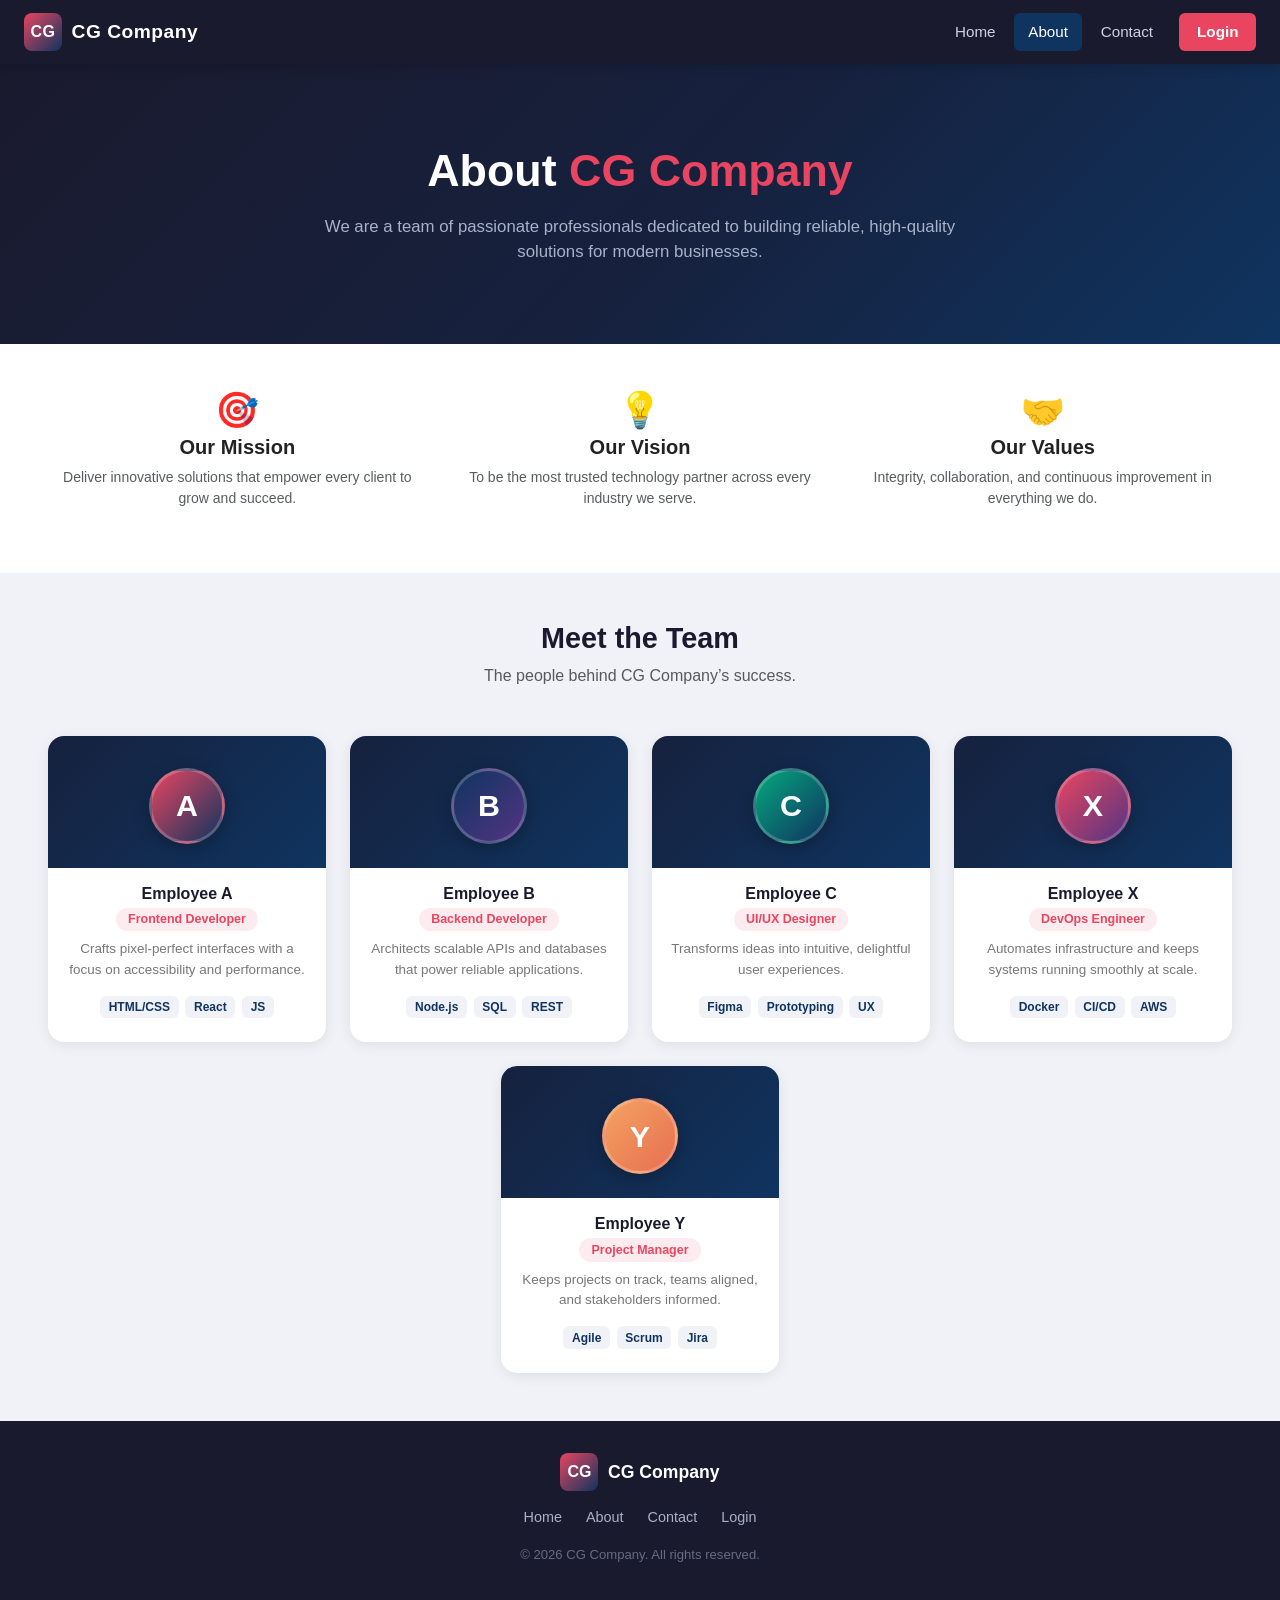
==== about.html @ 1c56834c "bootcamp" ====
<!DOCTYPE html>
<html lang="en">
<head>
  <meta charset="UTF-8" />
  <meta name="viewport" content="width=device-width, initial-scale=1.0" />
  <title>About &mdash; CG Company</title>
  <link rel="stylesheet" href="https://cdn.jsdelivr.net/npm/bootstrap@5.3.3/dist/css/bootstrap.min.css" />
  <link rel="stylesheet" href="style.css" />
</head>
<body>

  <!-- Navbar -->
  <header class="navbar navbar-dark px-3 px-md-4">
    <a href="index.html" class="nav-logo text-decoration-none">
      <div class="logo-icon">CG</div>
      <span class="logo-text">CG Company</span>
    </a>
    <nav class="nav-links">
      <a href="index.html">Home</a>
      <a href="about.html" class="active">About</a>
      <a href="contact.html">Contact</a>
      <a href="login.html" class="btn-login">Login</a>
    </nav>
    <button class="nav-toggle" aria-label="Toggle menu">&#9776;</button>
  </header>

  <main>

    <!-- Page Hero -->
    <section class="about-hero">
      <div class="about-hero-inner">
        <h1>About <span>CG Company</span></h1>
        <p>We are a team of passionate professionals dedicated to building reliable, high-quality solutions for modern businesses.</p>
      </div>
    </section>

    <!-- Mission Strip -->
    <section class="about-mission container-fluid py-5 px-4 px-md-5 bg-white">
      <div class="row g-4 justify-content-center text-center">
        <div class="col-12 col-md-4">
          <div class="about-mission-icon">&#127919;</div>
          <h5 class="fw-bold mt-2">Our Mission</h5>
          <p class="text-muted small">Deliver innovative solutions that empower every client to grow and succeed.</p>
        </div>
        <div class="col-12 col-md-4">
          <div class="about-mission-icon">&#128161;</div>
          <h5 class="fw-bold mt-2">Our Vision</h5>
          <p class="text-muted small">To be the most trusted technology partner across every industry we serve.</p>
        </div>
        <div class="col-12 col-md-4">
          <div class="about-mission-icon">&#129309;</div>
          <h5 class="fw-bold mt-2">Our Values</h5>
          <p class="text-muted small">Integrity, collaboration, and continuous improvement in everything we do.</p>
        </div>
      </div>
    </section>

    <!-- Team Section -->
    <section class="about-team py-5 px-3 px-md-5">
      <div class="text-center mb-5">
        <h2 class="about-team-heading">Meet the Team</h2>
        <p class="text-muted">The people behind CG Company&rsquo;s success.</p>
      </div>

      <div class="row g-4 justify-content-center">

        <!-- Employee A -->
        <div class="col-12 col-sm-6 col-lg-4 col-xl-3">
          <div class="card about-card h-100 text-center">
            <div class="about-card-img-wrap">
              <div class="about-avatar about-av-a">A</div>
            </div>
            <div class="card-body pb-4">
              <h5 class="about-card-name">Employee A</h5>
              <span class="about-card-role">Frontend Developer</span>
              <p class="about-card-bio mt-2">Crafts pixel-perfect interfaces with a focus on accessibility and performance.</p>
              <div class="about-card-tags mt-3">
                <span class="about-tag">HTML/CSS</span>
                <span class="about-tag">React</span>
                <span class="about-tag">JS</span>
              </div>
            </div>
          </div>
        </div>

        <!-- Employee B -->
        <div class="col-12 col-sm-6 col-lg-4 col-xl-3">
          <div class="card about-card h-100 text-center">
            <div class="about-card-img-wrap">
              <div class="about-avatar about-av-b">B</div>
            </div>
            <div class="card-body pb-4">
              <h5 class="about-card-name">Employee B</h5>
              <span class="about-card-role">Backend Developer</span>
              <p class="about-card-bio mt-2">Architects scalable APIs and databases that power reliable applications.</p>
              <div class="about-card-tags mt-3">
                <span class="about-tag">Node.js</span>
                <span class="about-tag">SQL</span>
                <span class="about-tag">REST</span>
              </div>
            </div>
          </div>
        </div>

        <!-- Employee C -->
        <div class="col-12 col-sm-6 col-lg-4 col-xl-3">
          <div class="card about-card h-100 text-center">
            <div class="about-card-img-wrap">
              <div class="about-avatar about-av-c">C</div>
            </div>
            <div class="card-body pb-4">
              <h5 class="about-card-name">Employee C</h5>
              <span class="about-card-role">UI/UX Designer</span>
              <p class="about-card-bio mt-2">Transforms ideas into intuitive, delightful user experiences.</p>
              <div class="about-card-tags mt-3">
                <span class="about-tag">Figma</span>
                <span class="about-tag">Prototyping</span>
                <span class="about-tag">UX</span>
              </div>
            </div>
          </div>
        </div>

        <!-- Employee X -->
        <div class="col-12 col-sm-6 col-lg-4 col-xl-3">
          <div class="card about-card h-100 text-center">
            <div class="about-card-img-wrap">
              <div class="about-avatar about-av-x">X</div>
            </div>
            <div class="card-body pb-4">
              <h5 class="about-card-name">Employee X</h5>
              <span class="about-card-role">DevOps Engineer</span>
              <p class="about-card-bio mt-2">Automates infrastructure and keeps systems running smoothly at scale.</p>
              <div class="about-card-tags mt-3">
                <span class="about-tag">Docker</span>
                <span class="about-tag">CI/CD</span>
                <span class="about-tag">AWS</span>
              </div>
            </div>
          </div>
        </div>

        <!-- Employee Y -->
        <div class="col-12 col-sm-6 col-lg-4 col-xl-3">
          <div class="card about-card h-100 text-center">
            <div class="about-card-img-wrap">
              <div class="about-avatar about-av-y">Y</div>
            </div>
            <div class="card-body pb-4">
              <h5 class="about-card-name">Employee Y</h5>
              <span class="about-card-role">Project Manager</span>
              <p class="about-card-bio mt-2">Keeps projects on track, teams aligned, and stakeholders informed.</p>
              <div class="about-card-tags mt-3">
                <span class="about-tag">Agile</span>
                <span class="about-tag">Scrum</span>
                <span class="about-tag">Jira</span>
              </div>
            </div>
          </div>
        </div>

      </div><!-- /row -->
    </section>

  </main>

  <!-- Footer -->
  <footer class="footer">
    <div class="footer-inner">
      <div class="footer-brand">
        <div class="logo-icon">CG</div>
        <span>CG Company</span>
      </div>
      <nav class="footer-links">
        <a href="index.html">Home</a>
        <a href="about.html">About</a>
        <a href="contact.html">Contact</a>
        <a href="login.html">Login</a>
      </nav>
      <p class="footer-copy">&copy; 2026 CG Company. All rights reserved.</p>
    </div>
  </footer>

  <script src="https://cdn.jsdelivr.net/npm/bootstrap@5.3.3/dist/js/bootstrap.bundle.min.js"></script>
  <script src="scrpt.js"></script>
</body>
</html>
---- style.css ----
/* ===== Reset & Base ===== */
*, *::before, *::after { box-sizing: border-box; margin: 0; padding: 0; }

body {
  font-family: 'Segoe UI', Arial, sans-serif;
  background: #f5f6fa;
  color: #222;
  min-height: 100vh;
  display: flex;
  flex-direction: column;
}

a { text-decoration: none; color: inherit; }

/* ===== Navbar ===== */
.navbar {
  position: sticky;
  top: 0;
  z-index: 100;
  display: flex;
  align-items: center;
  justify-content: space-between;
  padding: 0 2rem;
  height: 64px;
  background: #1a1a2e;
  box-shadow: 0 2px 12px rgba(0,0,0,0.18);
}

.nav-logo {
  display: flex;
  align-items: center;
  gap: 0.6rem;
  color: #fff;
  font-size: 1.2rem;
  font-weight: 700;
  letter-spacing: 0.5px;
}

.logo-icon {
  width: 38px;
  height: 38px;
  background: linear-gradient(135deg, #e94560, #0f3460);
  color: #fff;
  border-radius: 8px;
  display: flex;
  align-items: center;
  justify-content: center;
  font-weight: 900;
  font-size: 1rem;
  flex-shrink: 0;
}

.logo-text { color: #fff; }

.nav-links {
  display: flex;
  align-items: center;
  gap: 0.25rem;
}

.nav-links a {
  color: #cdd3e0;
  padding: 0.45rem 0.9rem;
  border-radius: 6px;
  font-size: 0.95rem;
  transition: background 0.2s, color 0.2s;
}

.nav-links a:hover,
.nav-links a.active {
  background: #0f3460;
  color: #fff;
}

.btn-login {
  background: #e94560 !important;
  color: #fff !important;
  padding: 0.45rem 1.1rem !important;
  border-radius: 6px;
  font-weight: 600;
  margin-left: 0.5rem;
  transition: opacity 0.2s !important;
}

.btn-login:hover { opacity: 0.88; }

.nav-toggle {
  display: none;
  background: none;
  border: none;
  color: #fff;
  font-size: 1.5rem;
  cursor: pointer;
}

/* ===== Hero ===== */
.hero {
  background: linear-gradient(135deg, #1a1a2e 0%, #16213e 50%, #0f3460 100%);
  color: #fff;
  padding: 6rem 2rem 5rem;
  text-align: center;
}

.hero-content {
  max-width: 680px;
  margin: 0 auto;
  display: flex;
  flex-direction: column;
  align-items: center;
  gap: 1.2rem;
}

.logo-badge {
  width: 90px;
  height: 90px;
  background: linear-gradient(135deg, #e94560, #0f3460);
  color: #fff;
  border-radius: 20px;
  display: flex;
  align-items: center;
  justify-content: center;
  font-size: 2.2rem;
  font-weight: 900;
  box-shadow: 0 8px 32px rgba(233,69,96,0.35);
  margin-bottom: 0.5rem;
}

.hero h1 {
  font-size: clamp(2rem, 5vw, 3rem);
  font-weight: 800;
  line-height: 1.2;
}

.hero h1 span { color: #e94560; }

.hero p {
  font-size: 1.1rem;
  color: #a8b2c8;
  max-width: 500px;
}

.hero-actions {
  display: flex;
  gap: 1rem;
  flex-wrap: wrap;
  justify-content: center;
  margin-top: 0.5rem;
}

.btn-primary {
  background: #e94560;
  color: #fff;
  padding: 0.75rem 1.8rem;
  border-radius: 8px;
  font-weight: 700;
  font-size: 1rem;
  transition: opacity 0.2s, transform 0.2s;
}

.btn-primary:hover { opacity: 0.88; transform: translateY(-2px); }

.btn-secondary {
  background: transparent;
  color: #fff;
  padding: 0.75rem 1.8rem;
  border-radius: 8px;
  font-weight: 600;
  font-size: 1rem;
  border: 2px solid rgba(255,255,255,0.35);
  transition: background 0.2s, border-color 0.2s;
}

.btn-secondary:hover {
  background: rgba(255,255,255,0.08);
  border-color: rgba(255,255,255,0.6);
}

/* ===== Features ===== */
.features {
  display: flex;
  gap: 1.5rem;
  justify-content: center;
  flex-wrap: wrap;
  padding: 3.5rem 2rem;
  background: #fff;
}

.feature-card {
  background: #f5f6fa;
  border-radius: 12px;
  padding: 2rem 1.5rem;
  text-align: center;
  flex: 1 1 220px;
  max-width: 280px;
  transition: transform 0.2s, box-shadow 0.2s;
}

.feature-card:hover {
  transform: translateY(-4px);
  box-shadow: 0 8px 24px rgba(0,0,0,0.08);
}

.feature-icon {
  font-size: 2rem;
  margin-bottom: 0.75rem;
  color: #e94560;
}

.feature-card h3 {
  font-size: 1.1rem;
  font-weight: 700;
  margin-bottom: 0.5rem;
  color: #1a1a2e;
}

.feature-card p { font-size: 0.9rem; color: #555; }

/* ===== Footer ===== */
.footer {
  background: #1a1a2e;
  color: #a8b2c8;
  margin-top: auto;
  padding: 2rem 2rem 1.5rem;
}

.footer-inner {
  max-width: 900px;
  margin: 0 auto;
  display: flex;
  flex-direction: column;
  align-items: center;
  gap: 1rem;
  text-align: center;
}

.footer-brand {
  display: flex;
  align-items: center;
  gap: 0.6rem;
  color: #fff;
  font-weight: 700;
  font-size: 1.1rem;
}

.footer-links {
  display: flex;
  gap: 1.5rem;
  flex-wrap: wrap;
  justify-content: center;
}

.footer-links a {
  color: #a8b2c8;
  font-size: 0.9rem;
  transition: color 0.2s;
}

.footer-links a:hover { color: #e94560; }

.footer-copy { font-size: 0.82rem; color: #636e82; }

/* ===== Auth Pages (Login / Register) ===== */
.auth-page { background: #f0f2f8; }

.auth-main {
  flex: 1;
  display: flex;
  align-items: center;
  justify-content: center;
  padding: 3rem 1rem;
}

.auth-card {
  background: #fff;
  border-radius: 16px;
  box-shadow: 0 8px 32px rgba(0,0,0,0.10);
  padding: 2.5rem 2rem;
  width: 100%;
  max-width: 420px;
  display: flex;
  flex-direction: column;
  align-items: center;
  gap: 0.5rem;
}

.auth-logo { margin-bottom: 0.25rem; }

.auth-title {
  font-size: 1.6rem;
  font-weight: 800;
  color: #1a1a2e;
  margin-top: 0.25rem;
}

.auth-subtitle {
  font-size: 0.9rem;
  color: #777;
  margin-bottom: 0.75rem;
  text-align: center;
}

.auth-form {
  width: 100%;
  display: flex;
  flex-direction: column;
  gap: 1.1rem;
  margin-top: 0.5rem;
}

.form-group {
  display: flex;
  flex-direction: column;
  gap: 0.35rem;
}

.form-group label {
  font-size: 0.88rem;
  font-weight: 600;
  color: #333;
}

.form-group input {
  padding: 0.65rem 0.9rem;
  border: 1.5px solid #d1d5db;
  border-radius: 8px;
  font-size: 0.95rem;
  outline: none;
  transition: border-color 0.2s, box-shadow 0.2s;
  width: 100%;
  color: #222;
  background: #fafafa;
}

.form-group input:focus {
  border-color: #0f3460;
  box-shadow: 0 0 0 3px rgba(15,52,96,0.12);
  background: #fff;
}

.form-group input.input-error { border-color: #e94560; }

.input-wrapper {
  position: relative;
  display: flex;
  align-items: center;
}

.input-wrapper input { padding-right: 2.6rem; }

.toggle-pw {
  position: absolute;
  right: 0.6rem;
  background: none;
  border: none;
  cursor: pointer;
  font-size: 1rem;
  color: #999;
  padding: 0.2rem;
  line-height: 1;
}

.toggle-pw:hover { color: #0f3460; }

.field-error {
  font-size: 0.8rem;
  color: #e94560;
  min-height: 1rem;
}

.form-error {
  font-size: 0.85rem;
  color: #e94560;
  text-align: center;
  min-height: 1.2rem;
  font-weight: 500;
}

.btn-full {
  width: 100%;
  padding: 0.8rem;
  font-size: 1rem;
  border: none;
  cursor: pointer;
  margin-top: 0.25rem;
}

.auth-switch {
  font-size: 0.9rem;
  color: #555;
  margin-top: 0.75rem;
  text-align: center;
}

.auth-switch a {
  color: #e94560;
  font-weight: 600;
  transition: opacity 0.2s;
}

.auth-switch a:hover { opacity: 0.75; }

/* ===== Register — two-column password row ===== */
.form-row {
  display: grid;
  grid-template-columns: 1fr 1fr;
  gap: 1rem;
}

/* ===== Password strength ===== */
.pw-strength {
  display: flex;
  align-items: center;
  gap: 0.6rem;
  min-height: 1.2rem;
}

.pw-strength-bar {
  flex: 1;
  height: 5px;
  background: #e2e5ec;
  border-radius: 4px;
  overflow: hidden;
}

.pw-strength-bar span {
  display: block;
  height: 100%;
  width: 0;
  border-radius: 4px;
  transition: width 0.3s, background 0.3s;
}

#pwStrengthLabel {
  font-size: 0.78rem;
  font-weight: 600;
  min-width: 48px;
  text-align: right;
}

/* ===== Dashboard ===== */
.db-body {
  background: #f0f2f8;
  min-height: 100vh;
  display: flex;
  flex-direction: column;
}

.db-topbar {
  position: sticky;
  top: 0;
  z-index: 200;
  height: 64px;
  background: #1a1a2e !important;
  box-shadow: 0 2px 12px rgba(0,0,0,0.18);
  display: flex;
  align-items: center;
  justify-content: space-between;
}

.db-greeting {
  color: #a8b2c8;
  font-size: 0.9rem;
}

.btn-logout {
  background: #e94560;
  color: #fff;
  border: none;
  padding: 0.4rem 1.1rem;
  border-radius: 6px;
  font-weight: 600;
  font-size: 0.9rem;
  cursor: pointer;
  transition: opacity 0.2s;
}

.btn-logout:hover { opacity: 0.85; color: #fff; }

/* Layout */
.db-layout {
  display: flex;
  flex: 1;
  min-height: calc(100vh - 64px);
}

/* Sidebar */
.db-sidebar {
  width: 270px;
  flex-shrink: 0;
  background: #1a1a2e;
  color: #cdd3e0;
  padding: 1.75rem 1.25rem;
  display: flex;
  flex-direction: column;
  gap: 0;
  overflow-y: auto;
}

.db-profile { padding-bottom: 0.5rem; }

.db-avatar {
  width: 80px;
  height: 80px;
  border-radius: 50%;
  background: linear-gradient(135deg, #e94560, #0f3460);
  color: #fff;
  font-size: 2rem;
  font-weight: 900;
  display: flex;
  align-items: center;
  justify-content: center;
  border: 3px solid rgba(255,255,255,0.15);
  box-shadow: 0 4px 16px rgba(233,69,96,0.3);
  flex-shrink: 0;
}

.db-avatar-sm {
  width: 58px;
  height: 58px;
  font-size: 1.4rem;
  border: 2px solid rgba(255,255,255,0.1);
  box-shadow: 0 2px 8px rgba(0,0,0,0.12);
}

/* Avatar accent colours */
.db-color-b { background: linear-gradient(135deg, #0f3460, #533483); }
.db-color-c { background: linear-gradient(135deg, #06a77d, #0f3460); }
.db-color-x { background: linear-gradient(135deg, #e94560, #533483); }
.db-color-y { background: linear-gradient(135deg, #f4a261, #e76f51); }
.db-color-z { background: linear-gradient(135deg, #457b9d, #1d3557); }
.db-color-d { background: linear-gradient(135deg, #2d6a4f, #52b788); }

.db-profile-name {
  font-size: 1.05rem;
  font-weight: 700;
  color: #fff;
}

.db-badge {
  display: inline-block;
  margin-top: 0.3rem;
  background: rgba(233,69,96,0.18);
  color: #e94560;
  border-radius: 20px;
  padding: 0.15rem 0.75rem;
  font-size: 0.78rem;
  font-weight: 600;
}

.db-divider {
  border-color: rgba(255,255,255,0.08);
  margin: 1rem 0;
}

.db-info-list {
  list-style: none;
  padding: 0;
  margin: 0;
  display: flex;
  flex-direction: column;
  gap: 0.7rem;
}

.db-info-list li {
  display: flex;
  flex-direction: column;
  gap: 0.1rem;
}

.db-info-label {
  font-size: 0.72rem;
  text-transform: uppercase;
  letter-spacing: 0.06em;
  color: #636e82;
  font-weight: 600;
}

.db-info-value {
  font-size: 0.88rem;
  color: #cdd3e0;
  word-break: break-all;
}

.db-sidenav {
  display: flex;
  flex-direction: column;
  gap: 0.2rem;
}

.db-sidenav-link {
  display: block;
  padding: 0.55rem 0.75rem;
  border-radius: 8px;
  color: #a8b2c8;
  font-size: 0.9rem;
  text-decoration: none;
  transition: background 0.2s, color 0.2s;
}

.db-sidenav-link:hover { background: rgba(255,255,255,0.06); color: #fff; }
.db-sidenav-link.active { background: #0f3460; color: #fff; font-weight: 600; }

/* Main */
.db-main {
  flex: 1;
  padding: 2rem;
  overflow-y: auto;
}

.db-section-title {
  font-size: 1.1rem;
  font-weight: 700;
  color: #1a1a2e;
}

.db-count-pill {
  background: #e94560;
  color: #fff;
  border-radius: 20px;
  padding: 0.15rem 0.75rem;
  font-size: 0.78rem;
  font-weight: 600;
}

/* Stat cards */
.db-stat-card {
  border: none;
  border-radius: 12px;
  background: #fff;
  box-shadow: 0 2px 10px rgba(0,0,0,0.06);
}

.db-stat-card .card-body { padding: 1.1rem 1.25rem; }

.db-stat-label {
  font-size: 0.78rem;
  text-transform: uppercase;
  letter-spacing: 0.05em;
  color: #888;
  font-weight: 600;
  margin-bottom: 0.2rem;
}

.db-stat-value {
  font-size: 2rem;
  font-weight: 800;
  color: #1a1a2e;
  margin: 0;
}

.db-stat-accent .db-stat-value { color: #e94560; }

/* Employee cards */
.db-emp-card {
  border: none;
  border-radius: 14px;
  box-shadow: 0 2px 12px rgba(0,0,0,0.07);
  transition: transform 0.2s, box-shadow 0.2s;
}

.db-emp-card:hover {
  transform: translateY(-4px);
  box-shadow: 0 8px 24px rgba(0,0,0,0.11);
}

.db-emp-name {
  font-weight: 700;
  color: #1a1a2e;
  font-size: 1rem;
}

.db-emp-role {
  font-size: 0.82rem;
  color: #888;
  font-weight: 500;
}

.db-emp-details { font-size: 0.82rem; }

.db-emp-row {
  display: flex;
  justify-content: space-between;
  gap: 0.5rem;
  padding: 0.25rem 0;
  border-bottom: 1px solid #f0f2f8;
  color: #555;
  text-align: left;
}

.db-emp-row:last-child { border-bottom: none; }
.db-emp-row span:first-child { color: #999; font-weight: 600; flex-shrink: 0; }
.db-emp-row span:last-child { text-align: right; word-break: break-all; }

.db-status {
  display: inline-block;
  padding: 0.1rem 0.55rem;
  border-radius: 20px;
  font-size: 0.75rem;
  font-weight: 600;
}

.db-status-active  { background: #d1fae5; color: #065f46; }
.db-status-away    { background: #fef3c7; color: #92400e; }
.db-status-inactive{ background: #fee2e2; color: #991b1b; }

/* ===== About Page ===== */
.about-hero {
  background: linear-gradient(135deg, #1a1a2e 0%, #16213e 55%, #0f3460 100%);
  color: #fff;
  padding: 5rem 2rem 4rem;
  text-align: center;
}

.about-hero-inner { max-width: 640px; margin: 0 auto; }

.about-hero h1 {
  font-size: clamp(1.8rem, 4vw, 2.8rem);
  font-weight: 800;
  line-height: 1.2;
  margin-bottom: 1rem;
}

.about-hero h1 span { color: #e94560; }

.about-hero p {
  font-size: 1.05rem;
  color: #a8b2c8;
}

.about-mission-icon {
  font-size: 2.2rem;
  line-height: 1;
}

.about-team { background: #f0f2f8; }

.about-team-heading {
  font-size: 1.8rem;
  font-weight: 800;
  color: #1a1a2e;
}

/* Team Cards */
.about-card {
  border: none;
  border-radius: 16px;
  box-shadow: 0 3px 14px rgba(0,0,0,0.08);
  transition: transform 0.22s, box-shadow 0.22s;
  overflow: hidden;
  background: #fff;
}

.about-card:hover {
  transform: translateY(-6px);
  box-shadow: 0 10px 28px rgba(0,0,0,0.13);
}

.about-card-img-wrap {
  background: linear-gradient(135deg, #16213e, #0f3460);
  padding: 2rem 0 1.5rem;
  display: flex;
  justify-content: center;
}

.about-avatar {
  width: 76px;
  height: 76px;
  border-radius: 50%;
  font-size: 1.9rem;
  font-weight: 900;
  color: #fff;
  display: flex;
  align-items: center;
  justify-content: center;
  border: 3px solid rgba(255,255,255,0.2);
  box-shadow: 0 4px 16px rgba(0,0,0,0.25);
}

/* Individual avatar colours */
.about-av-a { background: linear-gradient(135deg, #e94560, #0f3460); }
.about-av-b { background: linear-gradient(135deg, #0f3460, #533483); }
.about-av-c { background: linear-gradient(135deg, #06a77d, #0f3460); }
.about-av-x { background: linear-gradient(135deg, #e94560, #533483); }
.about-av-y { background: linear-gradient(135deg, #f4a261, #e76f51); }

.about-card-name {
  font-size: 1rem;
  font-weight: 700;
  color: #1a1a2e;
  margin-bottom: 0.2rem;
}

.about-card-role {
  display: inline-block;
  background: rgba(233,69,96,0.10);
  color: #e94560;
  border-radius: 20px;
  padding: 0.15rem 0.75rem;
  font-size: 0.78rem;
  font-weight: 600;
}

.about-card-bio {
  font-size: 0.84rem;
  color: #777;
  line-height: 1.5;
  margin-bottom: 0;
}

.about-card-tags {
  display: flex;
  flex-wrap: wrap;
  gap: 0.4rem;
  justify-content: center;
}

.about-tag {
  background: #f0f2f8;
  color: #0f3460;
  border-radius: 6px;
  padding: 0.15rem 0.55rem;
  font-size: 0.75rem;
  font-weight: 600;
}

/* ===== Contact Page ===== */
.contact-hero {
  background: linear-gradient(135deg, #1a1a2e 0%, #16213e 55%, #0f3460 100%);
  color: #fff;
  padding: 5rem 2rem 4rem;
  text-align: center;
}

.contact-hero-inner { max-width: 560px; margin: 0 auto; }

.contact-hero h1 {
  font-size: clamp(1.8rem, 4vw, 2.8rem);
  font-weight: 800;
  margin-bottom: 1rem;
}

.contact-hero h1 span { color: #e94560; }

.contact-hero p { font-size: 1.05rem; color: #a8b2c8; }

.contact-body { background: #f0f2f8; }

.contact-section-title {
  font-size: 1.1rem;
  font-weight: 800;
  color: #1a1a2e;
}

/* Info cards */
.contact-info-card {
  display: flex;
  align-items: flex-start;
  gap: 1rem;
  background: #fff;
  border-radius: 12px;
  padding: 1.1rem 1.25rem;
  margin-bottom: 1rem;
  box-shadow: 0 2px 10px rgba(0,0,0,0.06);
  transition: transform 0.2s, box-shadow 0.2s;
}

.contact-info-card:hover {
  transform: translateY(-3px);
  box-shadow: 0 6px 20px rgba(0,0,0,0.09);
}

.contact-info-icon {
  font-size: 1.5rem;
  flex-shrink: 0;
  width: 42px;
  height: 42px;
  background: linear-gradient(135deg, rgba(233,69,96,0.12), rgba(15,52,96,0.12));
  border-radius: 10px;
  display: flex;
  align-items: center;
  justify-content: center;
}

.contact-info-label {
  font-size: 0.75rem;
  text-transform: uppercase;
  letter-spacing: 0.06em;
  color: #999;
  font-weight: 700;
  margin-bottom: 0.2rem;
}

.contact-info-value {
  font-size: 0.92rem;
  color: #333;
  margin: 0;
  line-height: 1.6;
}

.contact-info-value a {
  color: #0f3460;
  font-weight: 600;
  transition: color 0.2s;
}

.contact-info-value a:hover { color: #e94560; }

.contact-info-sub {
  font-size: 0.8rem;
  color: #999;
}

.contact-vdivider {
  width: 1px;
  background: #dde1ea;
  min-height: 100%;
}

/* Contact form */
.contact-form {
  background: #fff;
  border-radius: 14px;
  padding: 2rem 1.75rem;
  box-shadow: 0 2px 12px rgba(0,0,0,0.07);
  display: flex;
  flex-direction: column;
  gap: 1.1rem;
}

.contact-form textarea {
  padding: 0.65rem 0.9rem;
  border: 1.5px solid #d1d5db;
  border-radius: 8px;
  font-size: 0.95rem;
  outline: none;
  resize: vertical;
  width: 100%;
  color: #222;
  background: #fafafa;
  font-family: inherit;
  transition: border-color 0.2s, box-shadow 0.2s;
}

.contact-form textarea:focus {
  border-color: #0f3460;
  box-shadow: 0 0 0 3px rgba(15,52,96,0.12);
  background: #fff;
}

.contact-form textarea.input-error { border-color: #e94560; }

.form-success {
  font-size: 0.88rem;
  color: #065f46;
  background: #d1fae5;
  border-radius: 8px;
  padding: 0.55rem 0.9rem;
  text-align: center;
  font-weight: 600;
  display: none;
}

.form-success.visible { display: block; }

/* ===== Responsive ===== */
@media (max-width: 640px) {
  .nav-links { display: none; }
  .nav-toggle { display: block; }
  .hero { padding: 4rem 1.25rem 3.5rem; }
  .features { padding: 2rem 1rem; }
  .form-row { grid-template-columns: 1fr; }
  .db-sidebar { width: 100%; }
  .db-layout { flex-direction: column; }
  .db-main { padding: 1.25rem; }
  .contact-form { padding: 1.5rem 1.1rem; }
}
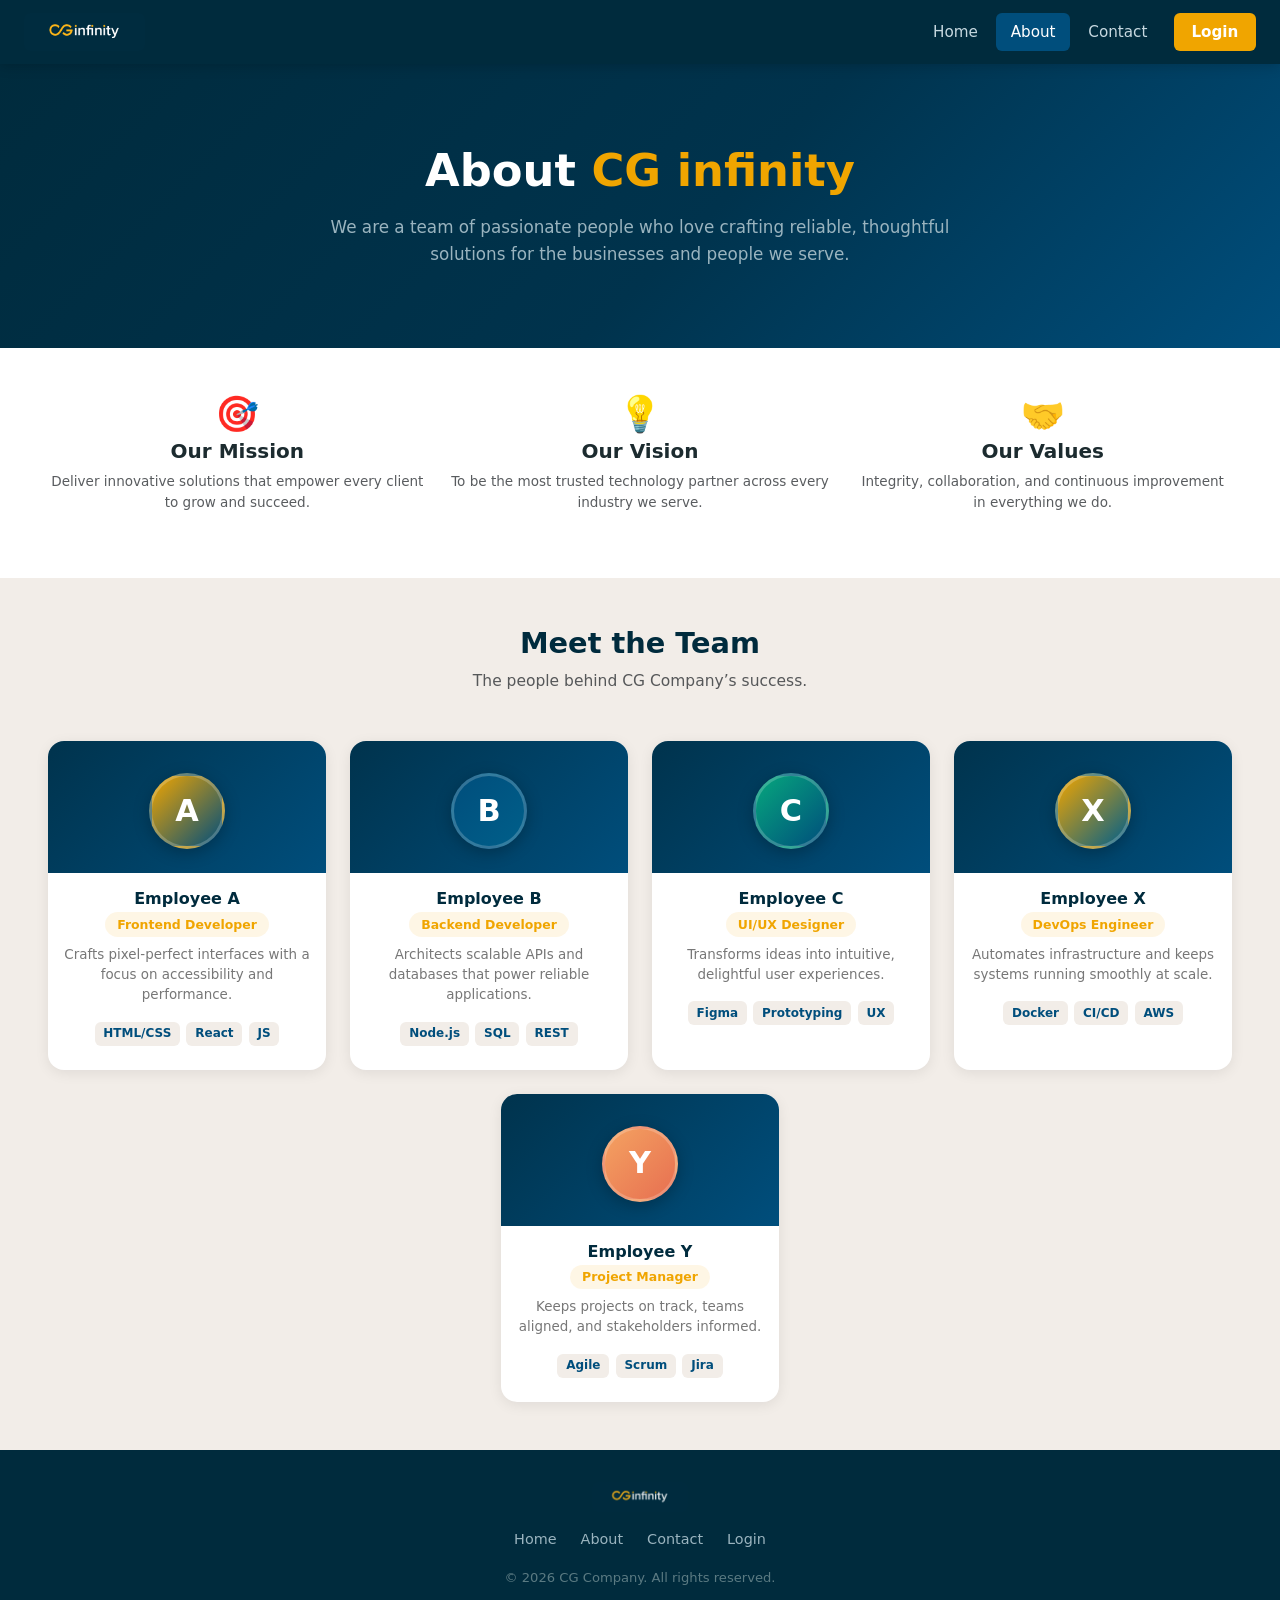
==== commit a0dca0c9: "added images" ====
--- a/about.html
+++ b/about.html
@@ -3,7 +3,7 @@
 <head>
   <meta charset="UTF-8" />
   <meta name="viewport" content="width=device-width, initial-scale=1.0" />
-  <title>About &mdash; CG Company</title>
+  <title>About | CG Company</title>
   <link rel="stylesheet" href="https://cdn.jsdelivr.net/npm/bootstrap@5.3.3/dist/css/bootstrap.min.css" />
   <link rel="stylesheet" href="style.css" />
 </head>
@@ -12,8 +12,7 @@
   <!-- Navbar -->
   <header class="navbar navbar-dark px-3 px-md-4">
     <a href="index.html" class="nav-logo text-decoration-none">
-      <div class="logo-icon">CG</div>
-      <span class="logo-text">CG Company</span>
+      <img src="logo.png" class="nav-logo-img" alt="CG infinity" />
     </a>
     <nav class="nav-links">
       <a href="index.html">Home</a>
@@ -29,8 +28,8 @@
     <!-- Page Hero -->
     <section class="about-hero">
       <div class="about-hero-inner">
-        <h1>About <span>CG Company</span></h1>
-        <p>We are a team of passionate professionals dedicated to building reliable, high-quality solutions for modern businesses.</p>
+        <h1>About <span>CG infinity</span></h1>
+        <p>We are a team of passionate people who love crafting reliable, thoughtful solutions for the businesses and people we serve.</p>
       </div>
     </section>
 
@@ -168,8 +167,7 @@
   <footer class="footer">
     <div class="footer-inner">
       <div class="footer-brand">
-        <div class="logo-icon">CG</div>
-        <span>CG Company</span>
+        <img src="logo.png" class="footer-logo-img" alt="CG infinity" />
       </div>
       <nav class="footer-links">
         <a href="index.html">Home</a>
--- a/style.css
+++ b/style.css
@@ -2,15 +2,48 @@
 *, *::before, *::after { box-sizing: border-box; margin: 0; padding: 0; }
 
 body {
-  font-family: 'Segoe UI', Arial, sans-serif;
-  background: #f5f6fa;
-  color: #222;
+  font-family: 'Segoe UI', system-ui, -apple-system, sans-serif;
+  background: #f7f4f0;
+  color: #1c2b2f;
   min-height: 100vh;
   display: flex;
   flex-direction: column;
+  font-size: 15.5px;
+  line-height: 1.6;
 }
 
 a { text-decoration: none; color: inherit; }
+
+/* ===== Logo Images ===== */
+.nav-logo-img {
+  height: 38px;
+  width: auto;
+  display: block;
+  border-radius: 6px;
+}
+
+.hero-logo-img {
+  height: 64px;
+  width: auto;
+  border-radius: 12px;
+  margin-bottom: 0.5rem;
+  box-shadow: 0 6px 24px rgba(0,0,0,0.25);
+}
+
+.auth-logo-img {
+  height: 52px;
+  width: auto;
+  border-radius: 10px;
+  margin-bottom: 0.25rem;
+  box-shadow: 0 4px 16px rgba(0,0,0,0.15);
+}
+
+.footer-logo-img {
+  height: 30px;
+  width: auto;
+  border-radius: 5px;
+  opacity: 0.9;
+}
 
 /* ===== Navbar ===== */
 .navbar {
@@ -22,7 +55,7 @@
   justify-content: space-between;
   padding: 0 2rem;
   height: 64px;
-  background: #1a1a2e;
+  background: #002b3d;
   box-shadow: 0 2px 12px rgba(0,0,0,0.18);
 }
 
@@ -39,7 +72,7 @@
 .logo-icon {
   width: 38px;
   height: 38px;
-  background: linear-gradient(135deg, #e94560, #0f3460);
+  background: linear-gradient(135deg, #f0a500, #004e7c);
   color: #fff;
   border-radius: 8px;
   display: flex;
@@ -59,7 +92,7 @@
 }
 
 .nav-links a {
-  color: #cdd3e0;
+  color: #c6d8e0;
   padding: 0.45rem 0.9rem;
   border-radius: 6px;
   font-size: 0.95rem;
@@ -68,12 +101,12 @@
 
 .nav-links a:hover,
 .nav-links a.active {
-  background: #0f3460;
+  background: #004e7c;
   color: #fff;
 }
 
 .btn-login {
-  background: #e94560 !important;
+  background: #f0a500 !important;
   color: #fff !important;
   padding: 0.45rem 1.1rem !important;
   border-radius: 6px;
@@ -95,7 +128,7 @@
 
 /* ===== Hero ===== */
 .hero {
-  background: linear-gradient(135deg, #1a1a2e 0%, #16213e 50%, #0f3460 100%);
+  background: linear-gradient(135deg, #002b3d 0%, #00334d 50%, #004e7c 100%);
   color: #fff;
   padding: 6rem 2rem 5rem;
   text-align: center;
@@ -113,7 +146,7 @@
 .logo-badge {
   width: 90px;
   height: 90px;
-  background: linear-gradient(135deg, #e94560, #0f3460);
+  background: linear-gradient(135deg, #f0a500, #004e7c);
   color: #fff;
   border-radius: 20px;
   display: flex;
@@ -121,7 +154,7 @@
   justify-content: center;
   font-size: 2.2rem;
   font-weight: 900;
-  box-shadow: 0 8px 32px rgba(233,69,96,0.35);
+  box-shadow: 0 8px 32px rgba(240,165,0,0.35);
   margin-bottom: 0.5rem;
 }
 
@@ -131,11 +164,11 @@
   line-height: 1.2;
 }
 
-.hero h1 span { color: #e94560; }
+.hero h1 span { color: #f0a500; }
 
 .hero p {
   font-size: 1.1rem;
-  color: #a8b2c8;
+  color: #9ab4bf;
   max-width: 500px;
 }
 
@@ -148,7 +181,7 @@
 }
 
 .btn-primary {
-  background: #e94560;
+  background: #f0a500;
   color: #fff;
   padding: 0.75rem 1.8rem;
   border-radius: 8px;
@@ -186,7 +219,7 @@
 }
 
 .feature-card {
-  background: #f5f6fa;
+  background: #f7f4f0;
   border-radius: 12px;
   padding: 2rem 1.5rem;
   text-align: center;
@@ -203,22 +236,22 @@
 .feature-icon {
   font-size: 2rem;
   margin-bottom: 0.75rem;
-  color: #e94560;
+  color: #f0a500;
 }
 
 .feature-card h3 {
   font-size: 1.1rem;
   font-weight: 700;
   margin-bottom: 0.5rem;
-  color: #1a1a2e;
+  color: #002b3d;
 }
 
 .feature-card p { font-size: 0.9rem; color: #555; }
 
 /* ===== Footer ===== */
 .footer {
-  background: #1a1a2e;
-  color: #a8b2c8;
+  background: #002b3d;
+  color: #9ab4bf;
   margin-top: auto;
   padding: 2rem 2rem 1.5rem;
 }
@@ -250,17 +283,17 @@
 }
 
 .footer-links a {
-  color: #a8b2c8;
+  color: #9ab4bf;
   font-size: 0.9rem;
   transition: color 0.2s;
 }
 
-.footer-links a:hover { color: #e94560; }
-
-.footer-copy { font-size: 0.82rem; color: #636e82; }
+.footer-links a:hover { color: #f0a500; }
+
+.footer-copy { font-size: 0.82rem; color: #5a7a82; }
 
 /* ===== Auth Pages (Login / Register) ===== */
-.auth-page { background: #f0f2f8; }
+.auth-page { background: #f2ede8; }
 
 .auth-main {
   flex: 1;
@@ -288,7 +321,7 @@
 .auth-title {
   font-size: 1.6rem;
   font-weight: 800;
-  color: #1a1a2e;
+  color: #002b3d;
   margin-top: 0.25rem;
 }
 
@@ -332,12 +365,12 @@
 }
 
 .form-group input:focus {
-  border-color: #0f3460;
-  box-shadow: 0 0 0 3px rgba(15,52,96,0.12);
+  border-color: #004e7c;
+  box-shadow: 0 0 0 3px rgba(0,78,124,0.12);
   background: #fff;
 }
 
-.form-group input.input-error { border-color: #e94560; }
+.form-group input.input-error { border-color: #f0a500; }
 
 .input-wrapper {
   position: relative;
@@ -359,17 +392,17 @@
   line-height: 1;
 }
 
-.toggle-pw:hover { color: #0f3460; }
+.toggle-pw:hover { color: #004e7c; }
 
 .field-error {
   font-size: 0.8rem;
-  color: #e94560;
+  color: #f0a500;
   min-height: 1rem;
 }
 
 .form-error {
   font-size: 0.85rem;
-  color: #e94560;
+  color: #f0a500;
   text-align: center;
   min-height: 1.2rem;
   font-weight: 500;
@@ -392,7 +425,7 @@
 }
 
 .auth-switch a {
-  color: #e94560;
+  color: #f0a500;
   font-weight: 600;
   transition: opacity 0.2s;
 }
@@ -406,40 +439,9 @@
   gap: 1rem;
 }
 
-/* ===== Password strength ===== */
-.pw-strength {
-  display: flex;
-  align-items: center;
-  gap: 0.6rem;
-  min-height: 1.2rem;
-}
-
-.pw-strength-bar {
-  flex: 1;
-  height: 5px;
-  background: #e2e5ec;
-  border-radius: 4px;
-  overflow: hidden;
-}
-
-.pw-strength-bar span {
-  display: block;
-  height: 100%;
-  width: 0;
-  border-radius: 4px;
-  transition: width 0.3s, background 0.3s;
-}
-
-#pwStrengthLabel {
-  font-size: 0.78rem;
-  font-weight: 600;
-  min-width: 48px;
-  text-align: right;
-}
-
 /* ===== Dashboard ===== */
 .db-body {
-  background: #f0f2f8;
+  background: #f2ede8;
   min-height: 100vh;
   display: flex;
   flex-direction: column;
@@ -450,7 +452,7 @@
   top: 0;
   z-index: 200;
   height: 64px;
-  background: #1a1a2e !important;
+  background: #002b3d !important;
   box-shadow: 0 2px 12px rgba(0,0,0,0.18);
   display: flex;
   align-items: center;
@@ -458,12 +460,12 @@
 }
 
 .db-greeting {
-  color: #a8b2c8;
+  color: #9ab4bf;
   font-size: 0.9rem;
 }
 
 .btn-logout {
-  background: #e94560;
+  background: #f0a500;
   color: #fff;
   border: none;
   padding: 0.4rem 1.1rem;
@@ -487,8 +489,8 @@
 .db-sidebar {
   width: 270px;
   flex-shrink: 0;
-  background: #1a1a2e;
-  color: #cdd3e0;
+  background: #002b3d;
+  color: #c6d8e0;
   padding: 1.75rem 1.25rem;
   display: flex;
   flex-direction: column;
@@ -502,7 +504,7 @@
   width: 80px;
   height: 80px;
   border-radius: 50%;
-  background: linear-gradient(135deg, #e94560, #0f3460);
+  background: linear-gradient(135deg, #f0a500, #004e7c);
   color: #fff;
   font-size: 2rem;
   font-weight: 900;
@@ -510,7 +512,7 @@
   align-items: center;
   justify-content: center;
   border: 3px solid rgba(255,255,255,0.15);
-  box-shadow: 0 4px 16px rgba(233,69,96,0.3);
+  box-shadow: 0 4px 16px rgba(240,165,0,0.3);
   flex-shrink: 0;
 }
 
@@ -523,9 +525,9 @@
 }
 
 /* Avatar accent colours */
-.db-color-b { background: linear-gradient(135deg, #0f3460, #533483); }
-.db-color-c { background: linear-gradient(135deg, #06a77d, #0f3460); }
-.db-color-x { background: linear-gradient(135deg, #e94560, #533483); }
+.db-color-b { background: linear-gradient(135deg, #004e7c, #005f8a); }
+.db-color-c { background: linear-gradient(135deg, #06a77d, #004e7c); }
+.db-color-x { background: linear-gradient(135deg, #f0a500, #005f8a); }
 .db-color-y { background: linear-gradient(135deg, #f4a261, #e76f51); }
 .db-color-z { background: linear-gradient(135deg, #457b9d, #1d3557); }
 .db-color-d { background: linear-gradient(135deg, #2d6a4f, #52b788); }
@@ -539,8 +541,8 @@
 .db-badge {
   display: inline-block;
   margin-top: 0.3rem;
-  background: rgba(233,69,96,0.18);
-  color: #e94560;
+  background: rgba(240,165,0,0.18);
+  color: #f0a500;
   border-radius: 20px;
   padding: 0.15rem 0.75rem;
   font-size: 0.78rem;
@@ -571,13 +573,13 @@
   font-size: 0.72rem;
   text-transform: uppercase;
   letter-spacing: 0.06em;
-  color: #636e82;
+  color: #5a7a82;
   font-weight: 600;
 }
 
 .db-info-value {
   font-size: 0.88rem;
-  color: #cdd3e0;
+  color: #c6d8e0;
   word-break: break-all;
 }
 
@@ -591,14 +593,14 @@
   display: block;
   padding: 0.55rem 0.75rem;
   border-radius: 8px;
-  color: #a8b2c8;
+  color: #9ab4bf;
   font-size: 0.9rem;
   text-decoration: none;
   transition: background 0.2s, color 0.2s;
 }
 
 .db-sidenav-link:hover { background: rgba(255,255,255,0.06); color: #fff; }
-.db-sidenav-link.active { background: #0f3460; color: #fff; font-weight: 600; }
+.db-sidenav-link.active { background: #004e7c; color: #fff; font-weight: 600; }
 
 /* Main */
 .db-main {
@@ -610,11 +612,11 @@
 .db-section-title {
   font-size: 1.1rem;
   font-weight: 700;
-  color: #1a1a2e;
+  color: #002b3d;
 }
 
 .db-count-pill {
-  background: #e94560;
+  background: #f0a500;
   color: #fff;
   border-radius: 20px;
   padding: 0.15rem 0.75rem;
@@ -644,11 +646,11 @@
 .db-stat-value {
   font-size: 2rem;
   font-weight: 800;
-  color: #1a1a2e;
+  color: #002b3d;
   margin: 0;
 }
 
-.db-stat-accent .db-stat-value { color: #e94560; }
+.db-stat-accent .db-stat-value { color: #f0a500; }
 
 /* Employee cards */
 .db-emp-card {
@@ -665,7 +667,7 @@
 
 .db-emp-name {
   font-weight: 700;
-  color: #1a1a2e;
+  color: #002b3d;
   font-size: 1rem;
 }
 
@@ -682,7 +684,7 @@
   justify-content: space-between;
   gap: 0.5rem;
   padding: 0.25rem 0;
-  border-bottom: 1px solid #f0f2f8;
+  border-bottom: 1px solid #f2ede8;
   color: #555;
   text-align: left;
 }
@@ -705,7 +707,7 @@
 
 /* ===== About Page ===== */
 .about-hero {
-  background: linear-gradient(135deg, #1a1a2e 0%, #16213e 55%, #0f3460 100%);
+  background: linear-gradient(135deg, #002b3d 0%, #00334d 55%, #004e7c 100%);
   color: #fff;
   padding: 5rem 2rem 4rem;
   text-align: center;
@@ -720,11 +722,11 @@
   margin-bottom: 1rem;
 }
 
-.about-hero h1 span { color: #e94560; }
+.about-hero h1 span { color: #f0a500; }
 
 .about-hero p {
   font-size: 1.05rem;
-  color: #a8b2c8;
+  color: #9ab4bf;
 }
 
 .about-mission-icon {
@@ -732,12 +734,12 @@
   line-height: 1;
 }
 
-.about-team { background: #f0f2f8; }
+.about-team { background: #f2ede8; }
 
 .about-team-heading {
   font-size: 1.8rem;
   font-weight: 800;
-  color: #1a1a2e;
+  color: #002b3d;
 }
 
 /* Team Cards */
@@ -756,7 +758,7 @@
 }
 
 .about-card-img-wrap {
-  background: linear-gradient(135deg, #16213e, #0f3460);
+  background: linear-gradient(135deg, #00334d, #004e7c);
   padding: 2rem 0 1.5rem;
   display: flex;
   justify-content: center;
@@ -777,23 +779,23 @@
 }
 
 /* Individual avatar colours */
-.about-av-a { background: linear-gradient(135deg, #e94560, #0f3460); }
-.about-av-b { background: linear-gradient(135deg, #0f3460, #533483); }
-.about-av-c { background: linear-gradient(135deg, #06a77d, #0f3460); }
-.about-av-x { background: linear-gradient(135deg, #e94560, #533483); }
+.about-av-a { background: linear-gradient(135deg, #f0a500, #004e7c); }
+.about-av-b { background: linear-gradient(135deg, #004e7c, #005f8a); }
+.about-av-c { background: linear-gradient(135deg, #06a77d, #004e7c); }
+.about-av-x { background: linear-gradient(135deg, #f0a500, #005f8a); }
 .about-av-y { background: linear-gradient(135deg, #f4a261, #e76f51); }
 
 .about-card-name {
   font-size: 1rem;
   font-weight: 700;
-  color: #1a1a2e;
+  color: #002b3d;
   margin-bottom: 0.2rem;
 }
 
 .about-card-role {
   display: inline-block;
-  background: rgba(233,69,96,0.10);
-  color: #e94560;
+  background: rgba(240,165,0,0.10);
+  color: #f0a500;
   border-radius: 20px;
   padding: 0.15rem 0.75rem;
   font-size: 0.78rem;
@@ -815,8 +817,8 @@
 }
 
 .about-tag {
-  background: #f0f2f8;
-  color: #0f3460;
+  background: #f2ede8;
+  color: #004e7c;
   border-radius: 6px;
   padding: 0.15rem 0.55rem;
   font-size: 0.75rem;
@@ -825,7 +827,7 @@
 
 /* ===== Contact Page ===== */
 .contact-hero {
-  background: linear-gradient(135deg, #1a1a2e 0%, #16213e 55%, #0f3460 100%);
+  background: linear-gradient(135deg, #002b3d 0%, #00334d 55%, #004e7c 100%);
   color: #fff;
   padding: 5rem 2rem 4rem;
   text-align: center;
@@ -839,16 +841,16 @@
   margin-bottom: 1rem;
 }
 
-.contact-hero h1 span { color: #e94560; }
-
-.contact-hero p { font-size: 1.05rem; color: #a8b2c8; }
-
-.contact-body { background: #f0f2f8; }
+.contact-hero h1 span { color: #f0a500; }
+
+.contact-hero p { font-size: 1.05rem; color: #9ab4bf; }
+
+.contact-body { background: #f2ede8; }
 
 .contact-section-title {
   font-size: 1.1rem;
   font-weight: 800;
-  color: #1a1a2e;
+  color: #002b3d;
 }
 
 /* Info cards */
@@ -874,7 +876,7 @@
   flex-shrink: 0;
   width: 42px;
   height: 42px;
-  background: linear-gradient(135deg, rgba(233,69,96,0.12), rgba(15,52,96,0.12));
+  background: linear-gradient(135deg, rgba(240,165,0,0.12), rgba(0,78,124,0.12));
   border-radius: 10px;
   display: flex;
   align-items: center;
@@ -898,12 +900,12 @@
 }
 
 .contact-info-value a {
-  color: #0f3460;
+  color: #004e7c;
   font-weight: 600;
   transition: color 0.2s;
 }
 
-.contact-info-value a:hover { color: #e94560; }
+.contact-info-value a:hover { color: #f0a500; }
 
 .contact-info-sub {
   font-size: 0.8rem;
@@ -942,12 +944,12 @@
 }
 
 .contact-form textarea:focus {
-  border-color: #0f3460;
-  box-shadow: 0 0 0 3px rgba(15,52,96,0.12);
+  border-color: #004e7c;
+  box-shadow: 0 0 0 3px rgba(0,78,124,0.12);
   background: #fff;
 }
 
-.contact-form textarea.input-error { border-color: #e94560; }
+.contact-form textarea.input-error { border-color: #f0a500; }
 
 .form-success {
   font-size: 0.88rem;
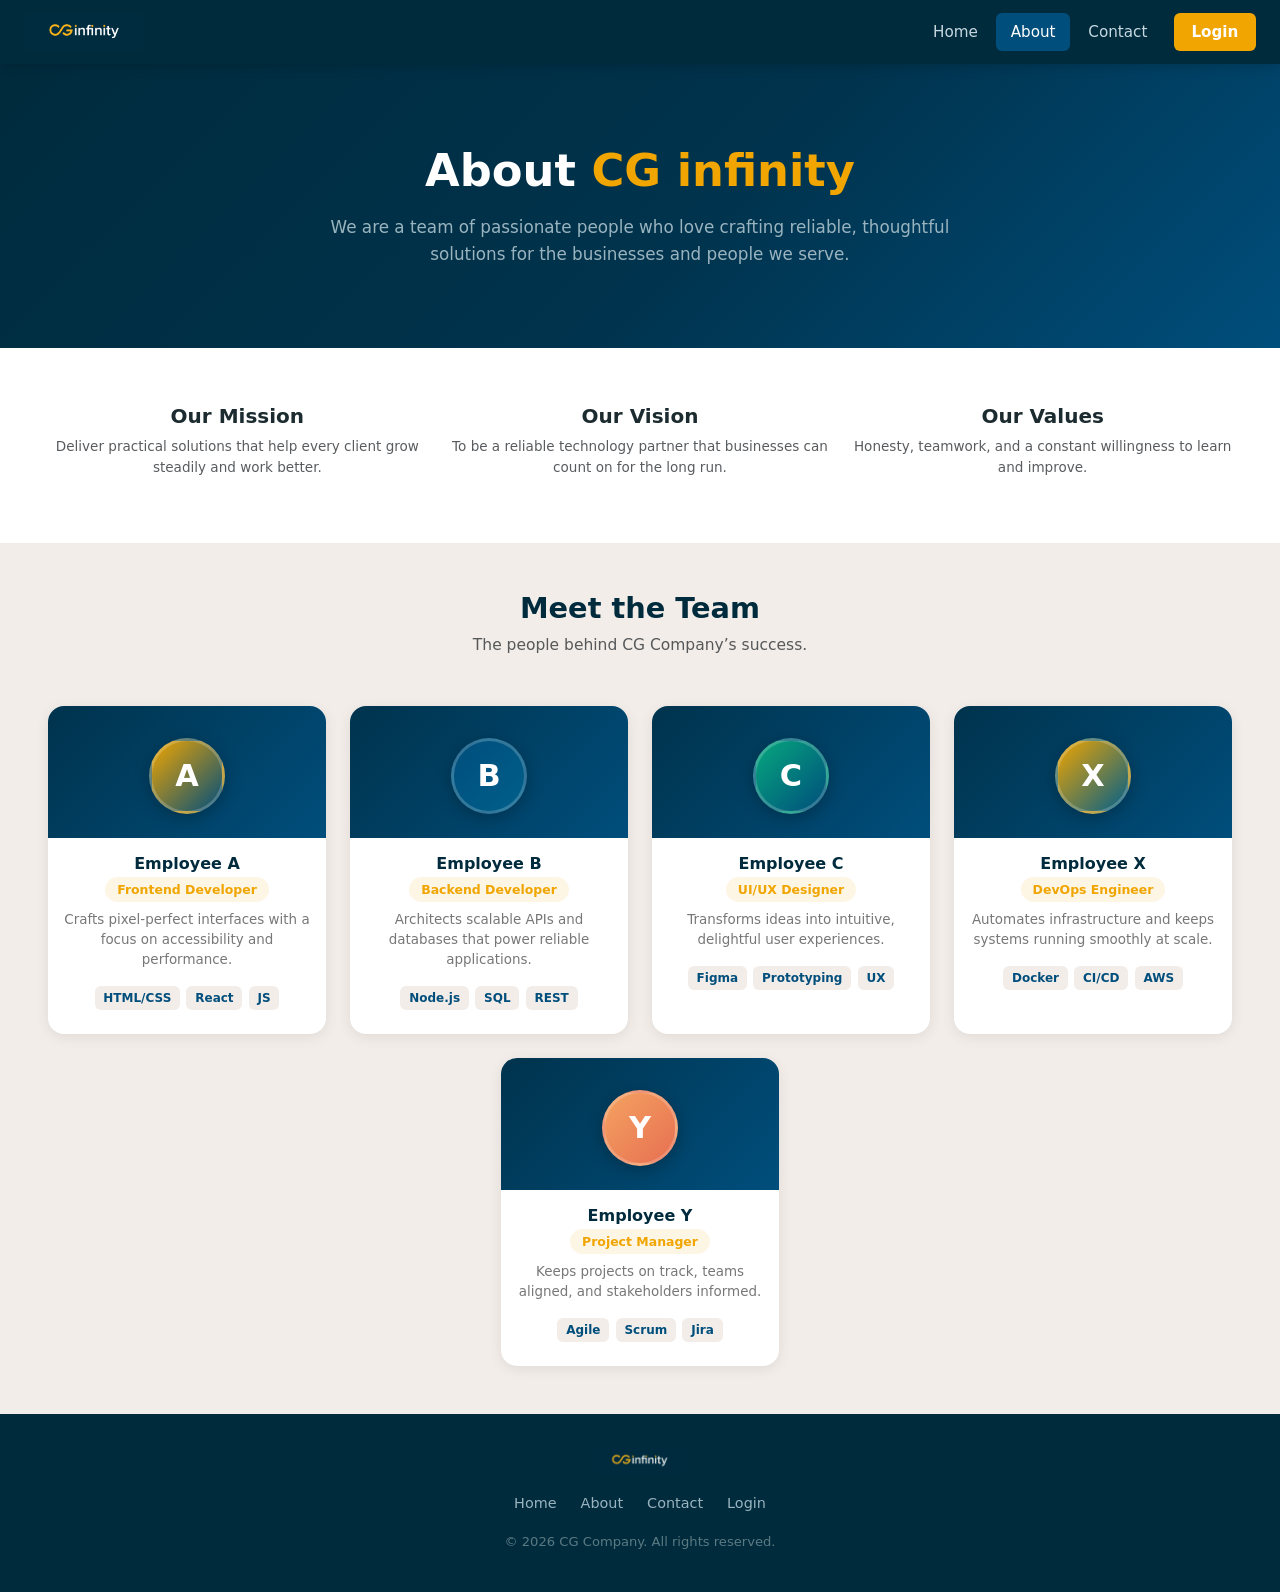
==== commit 07aa7da1: "final touch" ====
--- a/about.html
+++ b/about.html
@@ -37,19 +37,16 @@
     <section class="about-mission container-fluid py-5 px-4 px-md-5 bg-white">
       <div class="row g-4 justify-content-center text-center">
         <div class="col-12 col-md-4">
-          <div class="about-mission-icon">&#127919;</div>
           <h5 class="fw-bold mt-2">Our Mission</h5>
-          <p class="text-muted small">Deliver innovative solutions that empower every client to grow and succeed.</p>
+          <p class="text-muted small">Deliver practical solutions that help every client grow steadily and work better.</p>
         </div>
         <div class="col-12 col-md-4">
-          <div class="about-mission-icon">&#128161;</div>
           <h5 class="fw-bold mt-2">Our Vision</h5>
-          <p class="text-muted small">To be the most trusted technology partner across every industry we serve.</p>
+          <p class="text-muted small">To be a reliable technology partner that businesses can count on for the long run.</p>
         </div>
         <div class="col-12 col-md-4">
-          <div class="about-mission-icon">&#129309;</div>
           <h5 class="fw-bold mt-2">Our Values</h5>
-          <p class="text-muted small">Integrity, collaboration, and continuous improvement in everything we do.</p>
+          <p class="text-muted small">Honesty, teamwork, and a constant willingness to learn and improve.</p>
         </div>
       </div>
     </section>
@@ -182,4 +179,4 @@
   <script src="https://cdn.jsdelivr.net/npm/bootstrap@5.3.3/dist/js/bootstrap.bundle.min.js"></script>
   <script src="scrpt.js"></script>
 </body>
-</html>
+</html>
--- a/style.css
+++ b/style.css
@@ -1,4 +1,4 @@
-/* ===== Reset & Base ===== */
+===== Reset & Base ===== */
 *, *::before, *::after { box-sizing: border-box; margin: 0; padding: 0; }
 
 body {
@@ -234,9 +234,19 @@
 }
 
 .feature-icon {
-  font-size: 2rem;
-  margin-bottom: 0.75rem;
+  font-size: 0.75rem;
+  font-weight: 800;
+  letter-spacing: 0.05em;
   color: #f0a500;
+  background: rgba(240,165,0,0.10);
+  border: 1.5px solid rgba(240,165,0,0.25);
+  border-radius: 8px;
+  width: 40px;
+  height: 40px;
+  display: flex;
+  align-items: center;
+  justify-content: center;
+  margin: 0 auto 0.85rem;
 }
 
 .feature-card h3 {
@@ -872,15 +882,17 @@
 }
 
 .contact-info-icon {
-  font-size: 1.5rem;
+  font-size: 0.55rem;
   flex-shrink: 0;
-  width: 42px;
-  height: 42px;
-  background: linear-gradient(135deg, rgba(240,165,0,0.12), rgba(0,78,124,0.12));
-  border-radius: 10px;
-  display: flex;
-  align-items: center;
-  justify-content: center;
+  width: 10px;
+  height: 10px;
+  background: #f0a500;
+  border-radius: 50%;
+  display: flex;
+  align-items: center;
+  justify-content: center;
+  color: transparent;
+  margin-top: 6px;
 }
 
 .contact-info-label {
@@ -975,4 +987,4 @@
   .db-layout { flex-direction: column; }
   .db-main { padding: 1.25rem; }
   .contact-form { padding: 1.5rem 1.1rem; }
-}
+}
